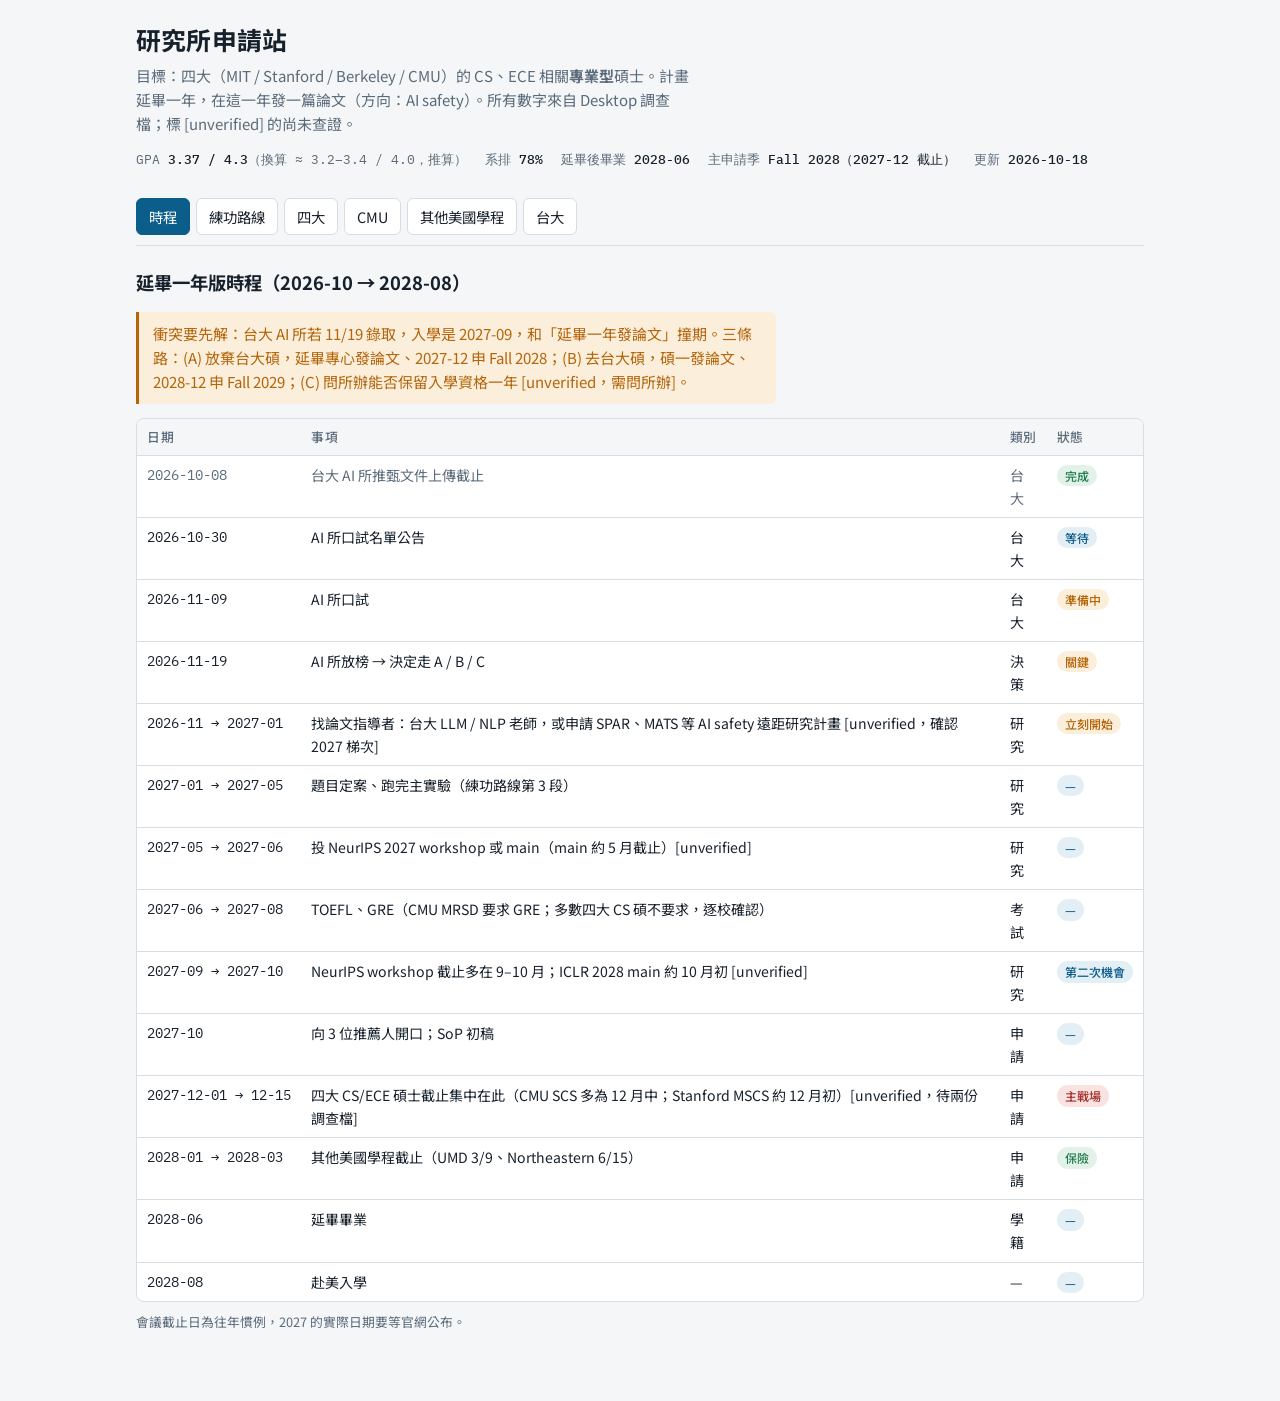
==== index.html @ bc367357 "研究所申請站：時程、練功路線、四大、CMU、其他美國學程、台大 Co-Authored-By: Claude Fable 5.1 <noreply@anthropic.com>" ====
<!doctype html>
<html lang="zh-Hant">
<head>
<meta charset="utf-8">
<meta name="viewport" content="width=device-width,initial-scale=1,viewport-fit=cover">
<title>研究所申請站</title>
<link rel="stylesheet" href="https://fonts.googleapis.com/css2?family=Noto+Sans+TC:wght@400;500;700&family=IBM+Plex+Mono:wght@400;500&display=swap">
<style>
/* Layout: sticky tab bar, one content column, data tables scroll inside their own box */
:root{
  --bg:#f4f6f8; --surface:#ffffff; --fg:#17212b; --muted:#5b6b7a; --line:#d6dde4;
  --accent:#0b5d8a; --accent-soft:#e3eef5;
  --ok:#1f7a4d; --warn:#b4650a; --bad:#a3302a; --ok-soft:#e2f2e9; --warn-soft:#fbeedb; --bad-soft:#f8e3e1;
  --body:"Noto Sans TC",system-ui,-apple-system,"PingFang TC",sans-serif;
  --mono:"IBM Plex Mono",ui-monospace,Menlo,monospace;
}
@media (prefers-color-scheme: dark){:root:not([data-theme="light"]){
  --bg:#0f161d; --surface:#172129; --fg:#e6edf3; --muted:#9bb0c1; --line:#2b3a47;
  --accent:#5fb3e6; --accent-soft:#1a2e3d;
  --ok:#6fd39a; --warn:#f0b35c; --bad:#f08a82; --ok-soft:#163626; --warn-soft:#3d2a12; --bad-soft:#3f1d1b; color-scheme:dark}}
:root[data-theme="dark"]{
  --bg:#0f161d; --surface:#172129; --fg:#e6edf3; --muted:#9bb0c1; --line:#2b3a47;
  --accent:#5fb3e6; --accent-soft:#1a2e3d;
  --ok:#6fd39a; --warn:#f0b35c; --bad:#f08a82; --ok-soft:#163626; --warn-soft:#3d2a12; --bad-soft:#3f1d1b; color-scheme:dark}
*{box-sizing:border-box}
body{margin:0;background:var(--bg);color:var(--fg);font-family:var(--body);font-size:15px;line-height:1.6}
.wrap{max-width:1040px;margin:0 auto;padding-block:20px 56px;padding-left:max(16px,env(safe-area-inset-left,0px));padding-right:max(16px,env(safe-area-inset-right,0px))}
header h1{font-size:1.55rem;margin:0 0 4px;letter-spacing:.01em;text-wrap:balance}
header p{margin:0;color:var(--muted);max-width:70ch}
.meta{display:flex;flex-wrap:wrap;gap:8px 18px;margin:14px 0 0;font-family:var(--mono);font-size:.8rem;color:var(--muted)}
.meta b{color:var(--fg);font-weight:500}
nav{position:sticky;top:env(safe-area-inset-top,0px);z-index:2;background:var(--bg);padding:14px 0 10px;margin-top:14px;border-bottom:1px solid var(--line);display:flex;gap:6px;flex-wrap:wrap}
nav button{font:inherit;font-size:.9rem;padding:6px 12px;border:1px solid var(--line);background:var(--surface);color:var(--fg);border-radius:6px;cursor:pointer}
nav button[aria-selected="true"]{background:var(--accent);border-color:var(--accent);color:#fff}
nav button:focus-visible{outline:2px solid var(--accent);outline-offset:2px}
section[role="tabpanel"]{padding-top:22px}
[hidden]{display:none!important}
h2{font-size:1.15rem;margin:0 0 12px}
h3{font-size:1rem;margin:22px 0 8px}
p{max-width:68ch}
.pill{display:inline-block;font-size:.75rem;font-weight:500;padding:1px 8px;border-radius:999px;white-space:nowrap}
.ok{background:var(--ok-soft);color:var(--ok)} .warn{background:var(--warn-soft);color:var(--warn)} .bad{background:var(--bad-soft);color:var(--bad)} .info{background:var(--accent-soft);color:var(--accent)}
.tbl{overflow-x:auto;border:1px solid var(--line);border-radius:8px;background:var(--surface)}
table{border-collapse:collapse;width:100%;min-width:640px;font-size:.88rem}
th,td{padding:8px 10px;border-bottom:1px solid var(--line);text-align:left;vertical-align:top}
th{font-weight:500;color:var(--muted);font-size:.8rem;letter-spacing:.04em;text-transform:uppercase;background:var(--bg)}
tr:last-child td{border-bottom:0}
td.d{font-family:var(--mono);font-variant-numeric:tabular-nums;white-space:nowrap}
.past td{color:var(--muted)}
.grid{display:grid;grid-template-columns:repeat(auto-fit,minmax(240px,1fr));gap:12px}
.card{background:var(--surface);border:1px solid var(--line);border-radius:8px;padding:14px 16px;min-width:0}
.card h3{margin:0 0 6px;font-size:.95rem}
.card .big{font-family:var(--mono);font-size:1.35rem;font-weight:500;line-height:1.25}
.card small{color:var(--muted);display:block;margin-top:4px}
ol,ul{padding-left:1.3em} li{margin:4px 0}
.note{border-left:3px solid var(--accent);background:var(--accent-soft);padding:10px 14px;border-radius:0 6px 6px 0;margin:14px 0;max-width:80ch}
.note.warn{border-color:var(--warn);background:var(--warn-soft)}
.src{font-size:.8rem;color:var(--muted);margin-top:10px}
a{color:var(--accent)}
</style>
</head>
<body>
<div class="wrap">
<header>
  <h1>研究所申請站</h1>
  <p>目標：四大（MIT / Stanford / Berkeley / CMU）的 CS、ECE 相關<b>專業型</b>碩士。計畫延畢一年，在這一年發一篇論文（方向：AI safety）。所有數字來自 Desktop 調查檔；標 [unverified] 的尚未查證。</p>
  <div class="meta">
    <span>GPA <b>3.37 / 4.3</b>（換算 ≈ 3.2–3.4 / 4.0，推算）</span>
    <span>系排 <b>78%</b></span>
    <span>延畢後畢業 <b>2028-06</b></span>
    <span>主申請季 <b>Fall 2028（2027-12 截止）</b></span>
    <span>更新 <b>2026-10-18</b></span>
  </div>
</header>

<nav role="tablist" aria-label="分頁">
  <button role="tab" data-tab="timeline" aria-selected="true">時程</button>
  <button role="tab" data-tab="roadmap">練功路線</button>
  <button role="tab" data-tab="big4">四大</button>
  <button role="tab" data-tab="cmu">CMU</button>
  <button role="tab" data-tab="us">其他美國學程</button>
  <button role="tab" data-tab="ntu">台大</button>
</nav>

<section role="tabpanel" id="timeline">
  <h2>延畢一年版時程（2026-10 → 2028-08）</h2>
  <div class="note warn">衝突要先解：台大 AI 所若 11/19 錄取，入學是 2027-09，和「延畢一年發論文」撞期。三條路：(A) 放棄台大碩，延畢專心發論文、2027-12 申 Fall 2028；(B) 去台大碩，碩一發論文、2028-12 申 Fall 2029；(C) 問所辦能否保留入學資格一年 [unverified，需問所辦]。</div>
  <div class="tbl"><table>
    <thead><tr><th>日期</th><th>事項</th><th>類別</th><th>狀態</th></tr></thead>
    <tbody>
      <tr class="past"><td class="d">2026-10-08</td><td>台大 AI 所推甄文件上傳截止</td><td>台大</td><td><span class="pill ok">完成</span></td></tr>
      <tr><td class="d">2026-10-30</td><td>AI 所口試名單公告</td><td>台大</td><td><span class="pill info">等待</span></td></tr>
      <tr><td class="d">2026-11-09</td><td>AI 所口試</td><td>台大</td><td><span class="pill warn">準備中</span></td></tr>
      <tr><td class="d">2026-11-19</td><td>AI 所放榜 → 決定走 A / B / C</td><td>決策</td><td><span class="pill warn">關鍵</span></td></tr>
      <tr><td class="d">2026-11 → 2027-01</td><td>找論文指導者：台大 LLM / NLP 老師，或申請 SPAR、MATS 等 AI safety 遠距研究計畫 [unverified，確認 2027 梯次]</td><td>研究</td><td><span class="pill warn">立刻開始</span></td></tr>
      <tr><td class="d">2027-01 → 2027-05</td><td>題目定案、跑完主實驗（練功路線第 3 段）</td><td>研究</td><td><span class="pill info">—</span></td></tr>
      <tr><td class="d">2027-05 → 2027-06</td><td>投 NeurIPS 2027 workshop 或 main（main 約 5 月截止）[unverified]</td><td>研究</td><td><span class="pill info">—</span></td></tr>
      <tr><td class="d">2027-06 → 2027-08</td><td>TOEFL、GRE（CMU MRSD 要求 GRE；多數四大 CS 碩不要求，逐校確認）</td><td>考試</td><td><span class="pill info">—</span></td></tr>
      <tr><td class="d">2027-09 → 2027-10</td><td>NeurIPS workshop 截止多在 9–10 月；ICLR 2028 main 約 10 月初 [unverified]</td><td>研究</td><td><span class="pill info">第二次機會</span></td></tr>
      <tr><td class="d">2027-10</td><td>向 3 位推薦人開口；SoP 初稿</td><td>申請</td><td><span class="pill info">—</span></td></tr>
      <tr><td class="d">2027-12-01 → 12-15</td><td>四大 CS/ECE 碩士截止集中在此（CMU SCS 多為 12 月中；Stanford MSCS 約 12 月初）[unverified，待兩份調查檔]</td><td>申請</td><td><span class="pill bad">主戰場</span></td></tr>
      <tr><td class="d">2028-01 → 2028-03</td><td>其他美國學程截止（UMD 3/9、Northeastern 6/15）</td><td>申請</td><td><span class="pill ok">保險</span></td></tr>
      <tr><td class="d">2028-06</td><td>延畢畢業</td><td>學籍</td><td><span class="pill info">—</span></td></tr>
      <tr><td class="d">2028-08</td><td>赴美入學</td><td>—</td><td><span class="pill info">—</span></td></tr>
    </tbody>
  </table></div>
  <p class="src">會議截止日為往年慣例，2027 的實際日期要等官網公布。</p>
</section>

<section role="tabpanel" id="roadmap">
  <h2>接下來一年該練什麼</h2>
  <p>專業型碩士看三件事：成績單、推薦信、你做過什麼。GPA 已經定型，所以這一年的全部籌碼是「一篇論文 ＋ 三封強推薦信」。下面依序，不要並行太多。</p>

  <h3>第 1 段（2026-11 → 2027-01）：補基礎，同時找指導者</h3>
  <div class="grid">
    <div class="card"><h3>數學</h3><div class="big">線代 · 機率 · 最佳化</div><small>目標：能看懂 ML 論文的證明段。可用台大本系課或 MIT OCW 18.06 / 6.036 補。</small></div>
    <div class="card"><h3>機器學習</h3><div class="big">一門完整的 ML + 一門 DL</div><small>台大李宏毅 ML 課程公開影片全部作業做完，是最便宜的路 [課程內容需自行確認當年版本]。</small></div>
    <div class="card"><h3>工程</h3><div class="big">PyTorch · Git · Linux · HF</div><small>能在一天內從 Hugging Face 拉模型、跑 eval、改 training loop。這是做 AI safety 實驗的最低門檻。</small></div>
    <div class="card"><h3>指導者</h3><div class="big">台大 LLM 老師 或 遠距計畫</div><small>台大做 LLM / NLP 的老師（例如李宏毅、陳縕儂）[研究方向需自行確認]；或申請 SPAR / MATS 這類有 mentor 的 AI safety 計畫 [unverified]。沒有指導者的論文很難過審。</small></div>
  </div>

  <h3>第 2 段（2027-01 → 2027-03）：選一個做得完的 AI safety 題目</h3>
  <p>大學部一年能做完、審稿人認可的方向，依「入門難度」排：</p>
  <ol>
    <li><b>Evaluations / red-teaming</b>：設計一個新 benchmark 或攻擊方法，量化某類模型失效。工程重、理論輕，最容易一年內產出。</li>
    <li><b>Mechanistic interpretability</b>：用 TransformerLens 一類工具找小模型裡的 circuit。社群開放、工具成熟、題目很多。</li>
    <li><b>Alignment training</b>：RLHF / DPO 的變體、reward hacking 分析。需要算力，先確認老師有 GPU。</li>
    <li><b>Robustness / jailbreak defense</b>：和 1 互補，但競爭最激烈。</li>
  </ol>
  <p>投稿目標：NeurIPS / ICLR / ICML 的 safety 相關 workshop 為主（通過率高、對申請有效），main track 當加分。SaTML 是 safety 專門會議。</p>

  <h3>第 3 段（2027-03 → 2027-10）：做實驗、寫、投</h3>
  <ul>
    <li>每週固定和指導者 meeting，留紀錄（之後推薦信素材）。</li>
    <li>程式碼開源在 GitHub，README 寫清楚；申請時可附連結。</li>
    <li>第一次投稿失敗很正常，9–10 月的 workshop 是第二次機會。</li>
  </ul>

  <h3>第 4 段（2027-06 → 2027-11）：考試與文件</h3>
  <ul>
    <li>TOEFL：四大 CS 碩多要求 100 左右 [unverified，逐校表見四大分頁]。</li>
    <li>GRE：只有部分學程要求（CMU MRSD 要）；要申就一次考完。</li>
    <li>推薦信三封：論文指導者 ＋ 一位給過你高分的授課老師 ＋ 專題或實習主管。</li>
    <li>SoP 主軸：「GPA 不漂亮，但這一年我獨立完成了一篇 AI safety 論文」。</li>
  </ul>
</section>

<section role="tabpanel" id="big4">
  <h2>四大：哪些是專業型、外校國際生能申</h2>
  <div class="note">調查進行中（2026-10-18）。Stanford / Berkeley / MIT 的專業型 CS、EE 碩士逐學程表將由「四大專業型碩士調查_Stanford_Berkeley_MIT_2026-10-18.md」填入；CMU 另有分頁。</div>
  <p>目前已知、尚未逐校查證 [unverified]：</p>
  <ul>
    <li><b>MIT</b>：EECS MEng 只收 MIT 大學部；外校人沒有獨立的 EECS 修課型碩士。</li>
    <li><b>Stanford</b>：MS CS、MS EE 是修課型，看 GPA 很重。</li>
    <li><b>Berkeley</b>：MEng EECS 一年制專業型；MS EECS 多為 PhD 軌。</li>
    <li><b>CMU</b>：專業型碩士最多，是四大裡最寬的門。</li>
  </ul>
</section>

<section role="tabpanel" id="cmu">
  <h2>CMU 專業型（非研究型）碩士</h2>
  <div class="note">調查進行中（2026-10-18）。完成後此頁更新為逐學程表：是否要論文、GRE、截止日、學費、錄取案例。來源檔：CMU專業型碩士調查_2026-10-18.md。</div>
  <p>目前已知（10-07 檔）：MRSD 是專業型但 3.22–3.30 錄取者都有 NeurIPS 一作或 2 年業界；MSR 是研究型，不列入。</p>
</section>

<section role="tabpanel" id="us">
  <h2>其他美國機器人 / AI 碩士（保險用）</h2>
  <p>分級針對「3.2–3.4/4.0、台灣國際生、無頂會論文」。有一篇論文後，Reach 可視為 Match。學費為 2026-27 學年、不含生活費；「推算」= 每學分價 × 學分數。</p>
  <div class="tbl"><table>
    <thead><tr><th>分級</th><th>學校 / 學程</th><th>最低 GPA</th><th>GRE</th><th>截止（每年）</th><th>學費</th><th>依據</th></tr></thead>
    <tbody>
      <tr><td><span class="pill ok">Safety</span></td><td>ASU · MS Robotics &amp; Autonomous Systems</td><td>last 60 hr ≥ 3.00</td><td>不要求</td><td class="d">12/31 priority</td><td>找不到</td><td>3.21–3.40 國際生全錄取</td></tr>
      <tr><td><span class="pill ok">Safety</span></td><td>WPI · MS Robotics Engineering</td><td>3.0</td><td>多數不要求</td><td class="d">Rolling</td><td>≈ $53,250 推算</td><td>門檻低＋rolling，無案例</td></tr>
      <tr><td><span class="pill ok">Match</span></td><td>Northeastern · MS Robotics（可 co-op）</td><td>沒寫</td><td>Optional</td><td class="d">6/15 境外</td><td>$61.5k–63.4k</td><td>3.22、3.28 國際生錄取</td></tr>
      <tr><td><span class="pill ok">Match</span></td><td>UMD · MEng Robotics（MAGE）</td><td>3.0</td><td>Recommended</td><td class="d">3/9</td><td>≈ $38,130 推算</td><td>3.29 國際生錄取；最便宜之一</td></tr>
      <tr><td><span class="pill ok">Match</span></td><td>Purdue · MS Robotics（Interdisciplinary）</td><td>3.2</td><td>Optional</td><td class="d">1/15 priority</td><td>找不到</td><td>3.28 國際生錄取</td></tr>
      <tr><td><span class="pill ok">Match</span></td><td>BU · MS Robotics &amp; Autonomous Systems</td><td>沒寫</td><td>不要求</td><td class="d">1/15 priority</td><td>≈ $73,024 推算</td><td>同院 ECE 3.26 國際生錄取</td></tr>
      <tr><td><span class="pill ok">Match</span></td><td>NYU Tandon · MS Mechatronics &amp; Robotics</td><td>沒寫</td><td>Optional</td><td class="d">12/1 priority</td><td>找不到</td><td>3.00、3.32 錄取（美國人）</td></tr>
      <tr><td><span class="pill warn">Match 偏 Reach</span></td><td>USC · MS ECE（ML &amp; Data Science）</td><td>無公式</td><td>不要求</td><td class="d">1/15</td><td>≈ $87,744 推算</td><td>3.28 錄取者有 2 篇論文</td></tr>
      <tr><td><span class="pill warn">Match</span></td><td>UMass Amherst · MS ECE</td><td>錄取者「generally above 3.25」</td><td>[unverified]</td><td class="d">1/15</td><td>≈ $19k/學期</td><td>在門檻邊上</td></tr>
      <tr><td><span class="pill bad">Reach</span></td><td>Penn · MSE Robotics（GRASP）</td><td>沒寫</td><td>強烈建議，均 Q168</td><td class="d">11/1 early · 2/1</td><td>找不到</td><td>錄取率 ≈ 37%</td></tr>
      <tr><td><span class="pill bad">Reach</span></td><td>Georgia Tech · MS Robotics</td><td>「generally 3.3」</td><td>看 home school</td><td class="d">2/1（ECE）</td><td>找不到</td><td>GT ECE 3.30 國際生被拒</td></tr>
      <tr><td><span class="pill bad">Reach</span></td><td>JHU · Robotics MSE</td><td>沒寫</td><td>不要求</td><td class="d">12/15 · 1/15 [unverified]</td><td>找不到</td><td>3.20 國際生錄取但 Q168</td></tr>
      <tr><td><span class="pill bad">Reach</span></td><td>UMich · MS Robotics</td><td>入學平均 3.81</td><td>Optional</td><td class="d">1/15</td><td>找不到</td><td>3.05 國際生被拒</td></tr>
      <tr><td><span class="pill bad">Reach</span></td><td>UCSD · MS ECE（ISRC）</td><td>3.0</td><td>不要求</td><td class="d">1/6</td><td>≈ $76,174 推算</td><td>impacted；3.28 國際生被拒</td></tr>
      <tr><td><span class="pill bad">排除</span></td><td>CU Boulder · MS Robotics</td><td>3.2</td><td>—</td><td class="d">—</td><td>—</td><td>本屆不收 F-1</td></tr>
      <tr><td><span class="pill bad">排除</span></td><td>UT Austin</td><td>—</td><td>—</td><td class="d">—</td><td>—</td><td>沒有機器人碩士</td></tr>
    </tbody>
  </table></div>
  <p class="src">完整 URL、26 筆案例、STEM OPT 狀態：美國機器人與AI硬體碩士調查_2026-10-07.md。</p>
</section>

<section role="tabpanel" id="ntu">
  <h2>台大 116 學年度</h2>
  <div class="grid">
    <div class="card"><h3>已申請</h3><div class="big">人工智慧研究所</div><small>推甄（一推），已繳費送件；電信丙已繳費但未送件</small></div>
    <div class="card"><h3>目標教授</h3><div class="big">李濬屹 · 柯宗瑋 · 孫紹華</div><small>就學計畫以 robot learning ＋ world model 為軸</small></div>
    <div class="card"><h3>備案</h3><div class="big">考試入學 免筆試書審組</div><small>簡章 ~11/10、報名 12/1–12/8（預定）</small></div>
  </div>
  <h3>已準備的文件</h3>
  <ul>
    <li>就學計畫（LaTeX）：robot learning 與 world model 研究方向</li>
    <li>五項專業成就（LaTeX）：含高中物理學科能力競賽全國賽一等獎</li>
    <li>證件照</li>
  </ul>
  <h3>口試準備重點（11/9）</h3>
  <ol>
    <li>兩分鐘自我介紹：為什麼是 robot learning，為什麼是這三位老師</li>
    <li>就學計畫裡每一個名詞都要能被追問（world model、sim-to-real、policy learning）</li>
    <li>GPA 偏低的回答：直接承認，接「大三下之後的專題／修課表現」當證據</li>
  </ol>
  <p class="src">相關檔案：台大目標所教授名單_2026-10-06.md、台大AI硬體與控制實驗室_2026-10-07.md、台大電機甲自動控制_錄取案例_2026-10-07.md。</p>
</section>
</div>

<script>
(function(){
  var tabs=document.querySelectorAll('nav [role=tab]'),panels=document.querySelectorAll('[role=tabpanel]');
  function show(id){
    var found=false;
    panels.forEach(function(p){if(p.id===id)found=true});
    if(!found)id='timeline';
    panels.forEach(function(p){p.hidden=p.id!==id});
    tabs.forEach(function(t){t.setAttribute('aria-selected',String(t.dataset.tab===id))});
    try{localStorage.setItem('tab',id)}catch(e){}
  }
  tabs.forEach(function(t){t.addEventListener('click',function(){show(t.dataset.tab);try{history.replaceState(null,'','#'+t.dataset.tab)}catch(e){}})});
  var h=(location.hash||'').slice(1),saved=null;try{saved=localStorage.getItem('tab')}catch(e){}
  show(h||saved||'timeline');
})();
</script>
</body>
</html>
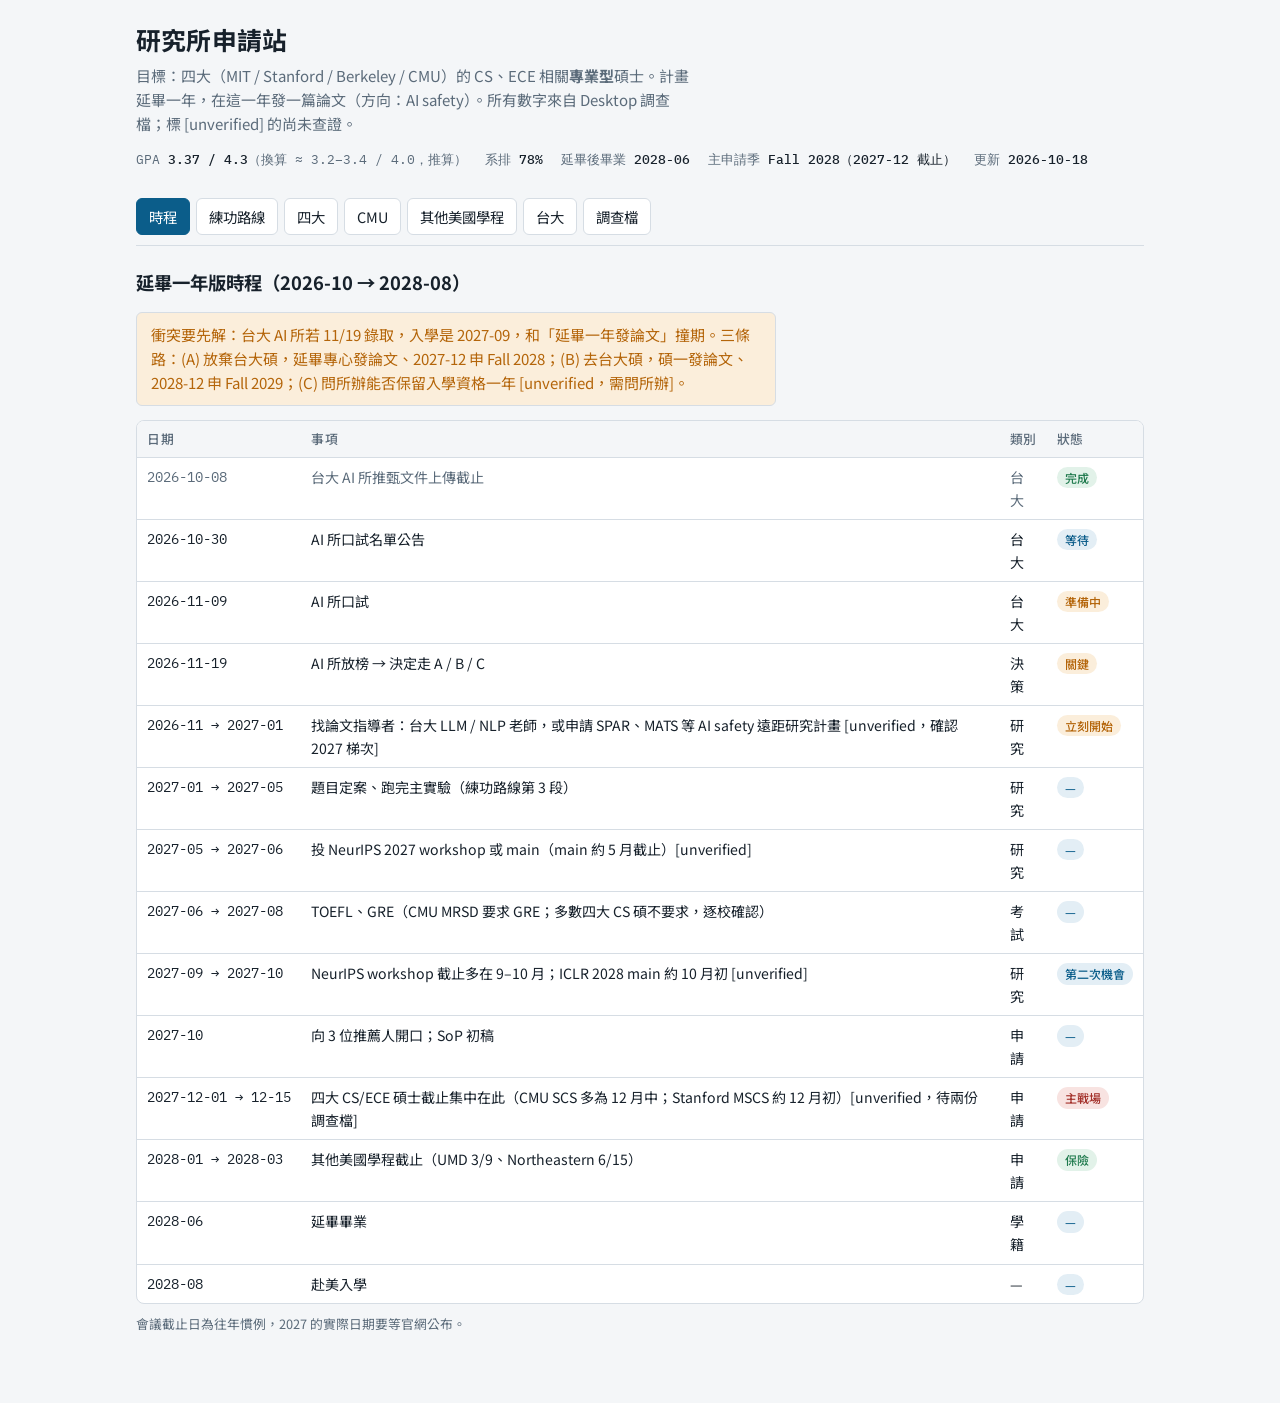
==== commit e32115fe: "加入六份調查檔網頁版與調查檔分頁 Co-Authored-By: Claude Fable 5.1 <noreply@anthropic.com>" ====
--- a/index.html
+++ b/index.html
@@ -53,8 +53,8 @@
 .card .big{font-family:var(--mono);font-size:1.35rem;font-weight:500;line-height:1.25}
 .card small{color:var(--muted);display:block;margin-top:4px}
 ol,ul{padding-left:1.3em} li{margin:4px 0}
-.note{border-left:3px solid var(--accent);background:var(--accent-soft);padding:10px 14px;border-radius:0 6px 6px 0;margin:14px 0;max-width:80ch}
-.note.warn{border-color:var(--warn);background:var(--warn-soft)}
+.note{border:1px solid var(--line);background:var(--accent-soft);padding:10px 14px;border-radius:6px;margin:14px 0;max-width:80ch}
+.note.warn{background:var(--warn-soft)}
 .src{font-size:.8rem;color:var(--muted);margin-top:10px}
 a{color:var(--accent)}
 </style>
@@ -80,6 +80,7 @@
   <button role="tab" data-tab="cmu">CMU</button>
   <button role="tab" data-tab="us">其他美國學程</button>
   <button role="tab" data-tab="ntu">台大</button>
+  <button role="tab" data-tab="research">調查檔</button>
 </nav>
 
 <section role="tabpanel" id="timeline">
@@ -209,7 +210,24 @@
     <li>就學計畫裡每一個名詞都要能被追問（world model、sim-to-real、policy learning）</li>
     <li>GPA 偏低的回答：直接承認，接「大三下之後的專題／修課表現」當證據</li>
   </ol>
-  <p class="src">相關檔案：台大目標所教授名單_2026-10-06.md、台大AI硬體與控制實驗室_2026-10-07.md、台大電機甲自動控制_錄取案例_2026-10-07.md。</p>
+  <p class="src">相關檔案：台大目標所教授名單_2026-10-06.md、台大AI硬體與控制實驗室_2026-10-07.md、台大電機甲自動控制_錄取案例_2026-10-07.md（這三份已不在 Desktop 上）。</p>
+</section>
+
+<section role="tabpanel" id="research">
+  <h2>完整調查檔</h2>
+  <p>原本的 Markdown 檔已全文轉成網頁，每個表格、每個 URL、每個 [unverified] 標記都保留。</p>
+  <div class="tbl"><table>
+    <thead><tr><th>日期</th><th>調查</th><th>一句話結論</th></tr></thead>
+    <tbody>
+      <tr><td class="d">2026-10-07</td><td><a href="pages/us-robotics-ms.html">美國機器人／自主系統／AI 硬體碩士調查</a></td><td>頂尖 robotics 碩士（CMU MRSD、Michigan、Northwestern、GT）是 reach 而且偏難；Northeastern、UMD、Purdue、ASU 有實際錄取紀錄。</td></tr>
+      <tr><td class="d">2026-10-07</td><td><a href="pages/uw-cse-robotics.html">UW Allen School Robotics：VLM／基礎模型 vs 控制理論</a></td><td>Allen School 的 robotics 以 robot learning／基礎模型為主，控制理論幾乎沒有。</td></tr>
+      <tr><td class="d">2026-10-07</td><td><a href="pages/control-careers-abroad.html">國外讀控制碩士：出路與待遇（美／新／德）</a></td><td>「自駕規控核心演算法必須 PhD」沒有證據支持；Zoox 規劃職缺要 Master。</td></tr>
+      <tr><td class="d">2026-10-07</td><td><a href="pages/ntu-control-reputation.html">台大自控評價為什麼低：社群觀點</a></td><td>進去難、出來多半做韌體，「投入跟報酬不成比例」才是被嫌的主因。</td></tr>
+      <tr><td class="d">2026-10-07</td><td><a href="pages/ai-for-hardware-startups.html">AI for 韌體與硬體：新創題目地圖</a></td><td>控制工程師職缺最明確的是 AI 控制機器一類；韌體＋HIL 是 EE 可切入的新興邊緣，但公司極小。</td></tr>
+      <tr><td class="d">2026-10-07</td><td><a href="pages/ai-for-firmware-industry.html">AI for 韌體：業界現況</a></td><td>瓶頸不在「寫出 C 程式」，而在「對特定晶片的正確性驗證」。</td></tr>
+    </tbody>
+  </table></div>
+  <p class="src">2026-10-18 的 CMU 與 Stanford／Berkeley／MIT 專業型碩士調查完成後會加到這裡。</p>
 </section>
 </div>
 
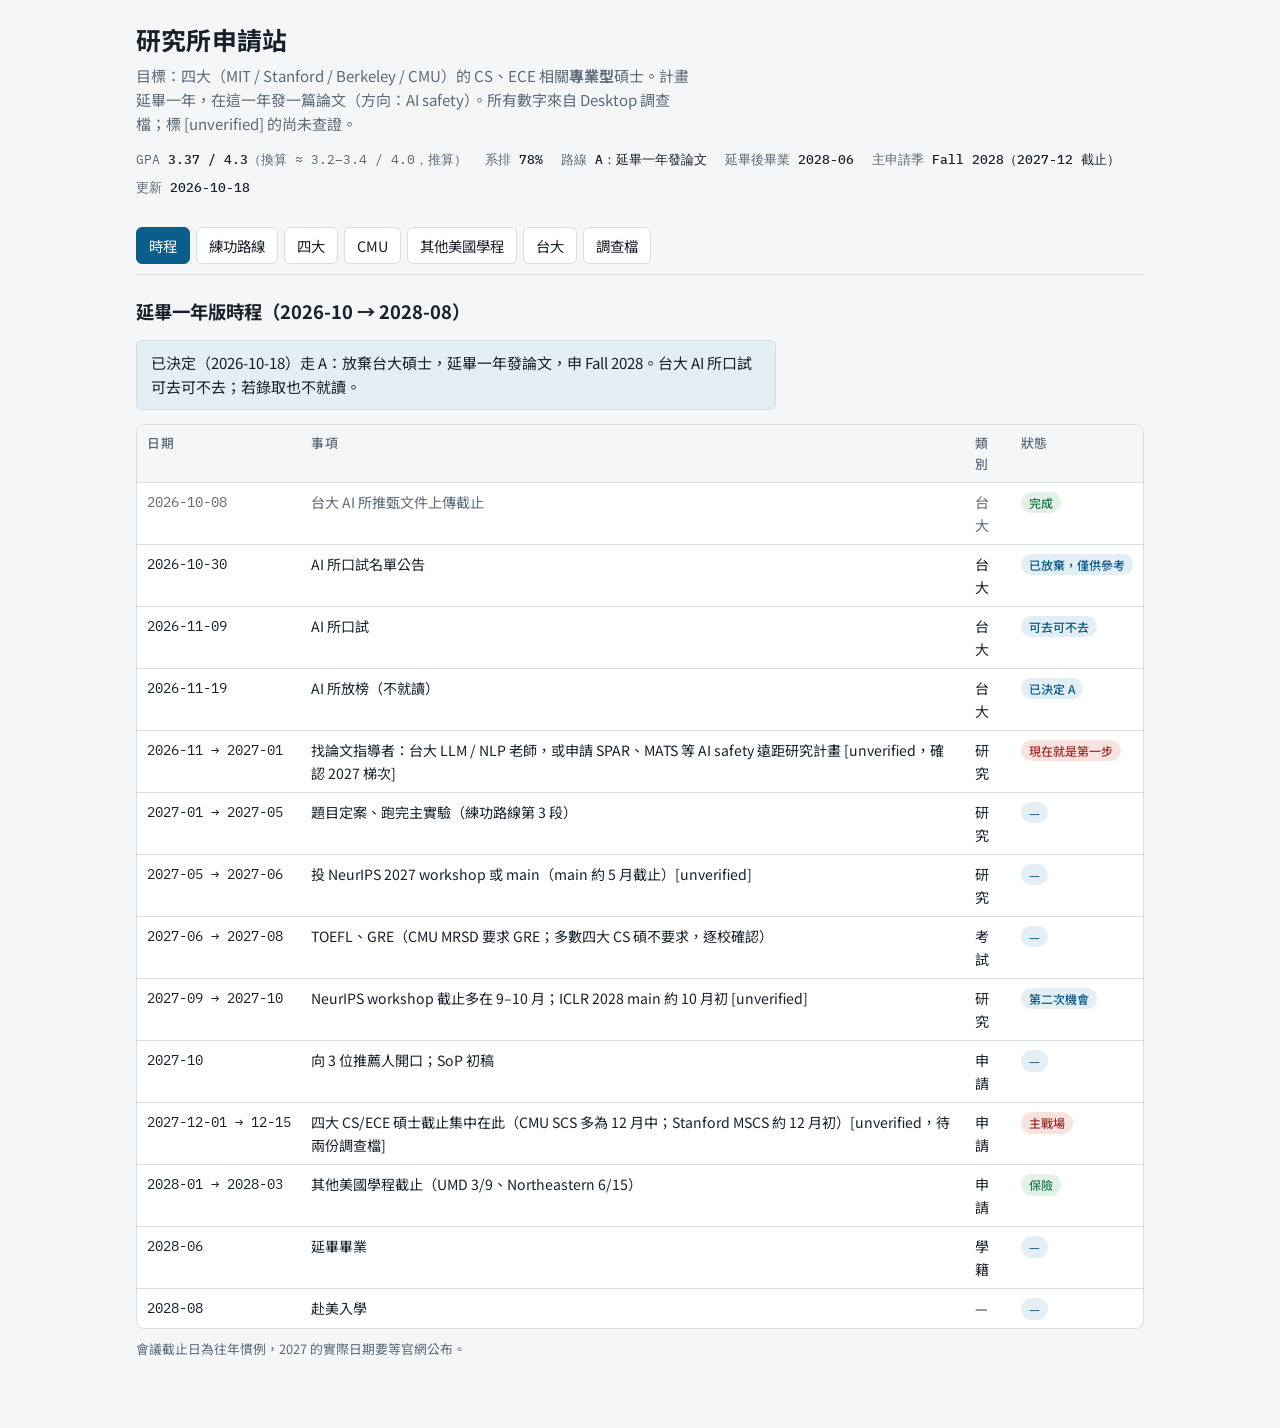
==== commit 3dd5b381: "決定走 A：放棄台大碩，延畢一年發論文，申 Fall 2028 Co-Authored-By: Claude Fable 5.1 <noreply@anthropic.com>" ====
--- a/index.html
+++ b/index.html
@@ -67,6 +67,7 @@
   <div class="meta">
     <span>GPA <b>3.37 / 4.3</b>（換算 ≈ 3.2–3.4 / 4.0，推算）</span>
     <span>系排 <b>78%</b></span>
+    <span>路線 <b>A：延畢一年發論文</b></span>
     <span>延畢後畢業 <b>2028-06</b></span>
     <span>主申請季 <b>Fall 2028（2027-12 截止）</b></span>
     <span>更新 <b>2026-10-18</b></span>
@@ -85,15 +86,15 @@
 
 <section role="tabpanel" id="timeline">
   <h2>延畢一年版時程（2026-10 → 2028-08）</h2>
-  <div class="note warn">衝突要先解：台大 AI 所若 11/19 錄取，入學是 2027-09，和「延畢一年發論文」撞期。三條路：(A) 放棄台大碩，延畢專心發論文、2027-12 申 Fall 2028；(B) 去台大碩，碩一發論文、2028-12 申 Fall 2029；(C) 問所辦能否保留入學資格一年 [unverified，需問所辦]。</div>
+  <div class="note">已決定（2026-10-18）走 A：放棄台大碩士，延畢一年發論文，申 Fall 2028。台大 AI 所口試可去可不去；若錄取也不就讀。</div>
   <div class="tbl"><table>
     <thead><tr><th>日期</th><th>事項</th><th>類別</th><th>狀態</th></tr></thead>
     <tbody>
       <tr class="past"><td class="d">2026-10-08</td><td>台大 AI 所推甄文件上傳截止</td><td>台大</td><td><span class="pill ok">完成</span></td></tr>
-      <tr><td class="d">2026-10-30</td><td>AI 所口試名單公告</td><td>台大</td><td><span class="pill info">等待</span></td></tr>
-      <tr><td class="d">2026-11-09</td><td>AI 所口試</td><td>台大</td><td><span class="pill warn">準備中</span></td></tr>
-      <tr><td class="d">2026-11-19</td><td>AI 所放榜 → 決定走 A / B / C</td><td>決策</td><td><span class="pill warn">關鍵</span></td></tr>
-      <tr><td class="d">2026-11 → 2027-01</td><td>找論文指導者：台大 LLM / NLP 老師，或申請 SPAR、MATS 等 AI safety 遠距研究計畫 [unverified，確認 2027 梯次]</td><td>研究</td><td><span class="pill warn">立刻開始</span></td></tr>
+      <tr><td class="d">2026-10-30</td><td>AI 所口試名單公告</td><td>台大</td><td><span class="pill info">已放棄，僅供參考</span></td></tr>
+      <tr><td class="d">2026-11-09</td><td>AI 所口試</td><td>台大</td><td><span class="pill info">可去可不去</span></td></tr>
+      <tr><td class="d">2026-11-19</td><td>AI 所放榜（不就讀）</td><td>台大</td><td><span class="pill info">已決定 A</span></td></tr>
+      <tr><td class="d">2026-11 → 2027-01</td><td>找論文指導者：台大 LLM / NLP 老師，或申請 SPAR、MATS 等 AI safety 遠距研究計畫 [unverified，確認 2027 梯次]</td><td>研究</td><td><span class="pill bad">現在就是第一步</span></td></tr>
       <tr><td class="d">2027-01 → 2027-05</td><td>題目定案、跑完主實驗（練功路線第 3 段）</td><td>研究</td><td><span class="pill info">—</span></td></tr>
       <tr><td class="d">2027-05 → 2027-06</td><td>投 NeurIPS 2027 workshop 或 main（main 約 5 月截止）[unverified]</td><td>研究</td><td><span class="pill info">—</span></td></tr>
       <tr><td class="d">2027-06 → 2027-08</td><td>TOEFL、GRE（CMU MRSD 要求 GRE；多數四大 CS 碩不要求，逐校確認）</td><td>考試</td><td><span class="pill info">—</span></td></tr>
@@ -148,20 +149,77 @@
 
 <section role="tabpanel" id="big4">
   <h2>四大：哪些是專業型、外校國際生能申</h2>
-  <div class="note">調查進行中（2026-10-18）。Stanford / Berkeley / MIT 的專業型 CS、EE 碩士逐學程表將由「四大專業型碩士調查_Stanford_Berkeley_MIT_2026-10-18.md」填入；CMU 另有分頁。</div>
-  <p>目前已知、尚未逐校查證 [unverified]：</p>
-  <ul>
-    <li><b>MIT</b>：EECS MEng 只收 MIT 大學部；外校人沒有獨立的 EECS 修課型碩士。</li>
-    <li><b>Stanford</b>：MS CS、MS EE 是修課型，看 GPA 很重。</li>
-    <li><b>Berkeley</b>：MEng EECS 一年制專業型；MS EECS 多為 PhD 軌。</li>
-    <li><b>CMU</b>：專業型碩士最多，是四大裡最寬的門。</li>
+  <p>官網逐頁查證（2026-10-18）。截止日為 Fall 2027；Fall 2028 尚未公布，往年同期。完整原文與 GradCafe／PTT 案例見 <a href="pages/big4-stanford-berkeley-mit.html">Stanford／Berkeley／MIT 完整調查</a>與 <a href="pages/cmu-programs.html">CMU 完整調查</a>。</p>
+  <div class="grid">
+    <div class="card"><h3>CMU</h3><div class="big">門最寬</div><small>13 個專業型學程。主力 MS ECE（GRE 選填、無 GPA cut-off）。見 CMU 分頁。</small></div>
+    <div class="card"><h3>Berkeley</h3><div class="big">只有 MEng EECS</div><small>一年制、capstone、GPA 下限 3.0、錄取平均 3.7、錄取率 12%、不收 GRE。截止 2027-01-06。紙面上唯一「搆得到」的非 CMU 選項。</small></div>
+    <div class="card"><h3>Stanford</h3><div class="big">MS CS · MS EE</div><small>皆專業型、不收 GRE。CS FAQ：「Typically, GPAs are at least 3.7」。GradCafe 3.10–3.55 四筆全拒；台大電機 3.88、4.01/4.3 有論文仍被 MSEE 拒。</small></div>
+    <div class="card"><h3>MIT</h3><div class="big">EECS 不開放</div><small>官方：「there is no terminal masters degree」；MEng 只給 MIT 大學部。唯一修課型是 Sloan MBAn（商業分析，$96,884），不算 CS/EE。</small></div>
+  </div>
+  <div class="tbl" style="margin-top:14px"><table>
+    <thead><tr><th>學校</th><th>學程</th><th>類型</th><th>GRE</th><th>GPA</th><th>截止（Fall 2027）</th><th>學費 2026-27</th><th>錄取率</th><th>評估</th></tr></thead>
+    <tbody>
+      <tr><td>Stanford</td><td>MS Computer Science（含 AI specialization）</td><td>專業型</td><td>不收</td><td>「typically at least 3.7」</td><td class="d">2026-12-08</td><td>$23,239/季（11–18 units）</td><td>未公布</td><td><span class="pill bad">極難</span></td></tr>
+      <tr><td>Stanford</td><td>MS Electrical Engineering</td><td>專業型，無論文</td><td>不收</td><td>無下限；「top of their class」</td><td class="d">2026-12-01</td><td>同上</td><td>不公布</td><td><span class="pill bad">極難</span></td></tr>
+      <tr><td>Stanford</td><td>MS ICME（含 Data Science）</td><td>推定專業型 [unverified]</td><td>不要求</td><td>未載</td><td class="d">2027-01-29</td><td>同上</td><td>未公布</td><td><span class="pill bad">難</span></td></tr>
+      <tr><td>Stanford</td><td>MS Management Science &amp; Eng</td><td>推定專業型 [unverified]</td><td><b>必考</b></td><td>錄取平均 3.89</td><td class="d">2026-12-01</td><td>同上</td><td>7.75%（2025）</td><td><span class="pill bad">極難</span></td></tr>
+      <tr><td>Berkeley</td><td><b>MEng EECS</b></td><td>專業型，capstone</td><td>不收</td><td>下限 3.0，平均 3.7</td><td class="d">2027-01-06</td><td>≈ $74,005/年</td><td>12%</td><td><span class="pill warn">Hard reach</span></td></tr>
+      <tr><td>Berkeley</td><td>MS EECS / CS MS</td><td>研究型，要 thesis/report</td><td>不收</td><td>未載</td><td class="d">2026-12-01</td><td>—</td><td>未公布</td><td><span class="pill bad">排除（PhD 軌）</span></td></tr>
+      <tr><td>Berkeley</td><td>MIMS（School of Information）</td><td>專業型，Final Project</td><td>選考</td><td>平均 3.57</td><td class="d">2027-01-06</td><td>$23,715/學期</td><td>未公布</td><td><span class="pill info">偏資訊管理，平均 5 年工作經驗</span></td></tr>
+      <tr><td>Berkeley</td><td>Master of Analytics（IEOR）</td><td>專業型</td><td><b>必考</b></td><td>無下限</td><td class="d">2027-01-06</td><td>≈ $92,506 總計</td><td>未公布</td><td><span class="pill info">偏分析</span></td></tr>
+      <tr><td>Berkeley</td><td>MIDS / MICS（線上）</td><td>專業型線上</td><td>不要求</td><td>≈ 3.0</td><td class="d">[unverified]</td><td>≈ $78k–82k</td><td>未公布</td><td><span class="pill info">線上，無 F-1</span></td></tr>
+      <tr><td>MIT</td><td>EECS SM / MEng</td><td>—</td><td>不用</td><td>—</td><td class="d">2026-12-01（只收 PhD）</td><td>—</td><td>—</td><td><span class="pill bad">外校不開放</span></td></tr>
+      <tr><td>MIT</td><td>Master of Business Analytics</td><td>專業型，capstone</td><td>選考</td><td>無下限</td><td class="d">2027-01-05</td><td>$96,884</td><td>未公布</td><td><span class="pill info">商業分析，不算 CS/EE</span></td></tr>
+      <tr><td>MIT</td><td>SDM / Supply Chain</td><td>SDM 要 thesis；SCM 10 個月</td><td>建議 / 可替代</td><td>未載</td><td class="d">2026-12-11 / 2026-10-30</td><td>—</td><td>—</td><td><span class="pill bad">要 3–5 年工作經驗</span></td></tr>
+    </tbody>
+  </table></div>
+  <h3>對你的意思</h3>
+  <ul>
+    <li>四大裡真正開著門的只有 <b>CMU（多個學程）</b>和 <b>Berkeley MEng EECS（一個）</b>。Stanford 兩個學程都用 3.7 當典型線，一篇論文補不到這個差距（調查者的判斷，非官方數字）。</li>
+    <li>MIT 不存在外校可申的 CS/EE 修課型碩士。要「進 MIT」只有 PhD 一條路，和「不讀研究型」衝突。</li>
+    <li>可行的申請組合（Fall 2028）：CMU MS ECE ＋ CMU AIE-ECE ＋ CMU MRSD（考 GRE）＋ Berkeley MEng EECS ＋ 2–3 間 Match 保險校。</li>
   </ul>
 </section>
 
 <section role="tabpanel" id="cmu">
   <h2>CMU 專業型（非研究型）碩士</h2>
-  <div class="note">調查進行中（2026-10-18）。完成後此頁更新為逐學程表：是否要論文、GRE、截止日、學費、錄取案例。來源檔：CMU專業型碩士調查_2026-10-18.md。</div>
-  <p>目前已知（10-07 檔）：MRSD 是專業型但 3.22–3.30 錄取者都有 NeurIPS 一作或 2 年業界；MSR 是研究型，不列入。</p>
+  <p>13 個專業型學程，全部由官網逐頁查證（2026-10-18）。錄取率來自 SCS 官方 Comparison Data（2024），只有 SCS 學程有；學費為 2026-27 學年。SCS 全部截止 <b>2026-12-09 3pm EST</b>（早鳥 11-18）。完整原文、13 筆細節與 10 筆錄取案例見 <a href="pages/cmu-programs.html">完整調查</a>。</p>
+  <div class="grid">
+    <div class="card"><h3>最務實</h3><div class="big">MS in ECE（Pittsburgh）</div><small>官方：「self-funded, course-only」。Fall 2027 GRE 選填、GPA 無 cut-off、電機背景最對口。截止：12/15 early review、1/15 最終（官方 deadlines 頁，已複查）。</small></div>
+    <div class="card"><h3>第二</h3><div class="big">MRSD 機器人系統開發</div><small>錄取率 34.6%。GRE 必考、偏好 1–3 年業界經驗。Capstone 兩學期。$67,000/年。</small></div>
+    <div class="card"><h3>第三</h3><div class="big">MSE 軟體工程</div><small>錄取率 58.9%、QPA &gt; 2.5、GRE 選填。內容是軟體工程方法，不是 AI。$27,000/學期。</small></div>
+    <div class="card"><h3>第四</h3><div class="big">MSCV 電腦視覺</div><small>錄取率 24.9%。FAQ：「not a research-based program」。GRE 必考、要課外 CV 實作。</small></div>
+  </div>
+  <div class="tbl" style="margin-top:14px"><table>
+    <thead><tr><th>學程</th><th>單位</th><th>長度</th><th>GRE（Fall 2027）</th><th>GPA</th><th>錄取率</th><th>學費</th><th>評估</th></tr></thead>
+    <tbody>
+      <tr><td>MS in ECE</td><td>CoE / ECE</td><td>3 學期（AD 4）</td><td>選填</td><td>無 cut-off</td><td>無官方數字</td><td>$61,510/年</td><td><span class="pill ok">主力；12/15 early、1/15 最終</span></td></tr>
+      <tr><td>MS AIE-ECE（AI Engineering）</td><td>CoE / ECE</td><td>3 學期</td><td>選填</td><td>無 cut-off</td><td>無</td><td>$61,510/年</td><td><span class="pill ok">主力，不開放 Spring</span></td></tr>
+      <tr><td>MS Software Engineering（ECE, SV）</td><td>CoE / ECE</td><td>3 學期</td><td>選填</td><td>無 cut-off</td><td>無</td><td>$61,510/年</td><td><span class="pill ok">可申</span></td></tr>
+      <tr><td>MRSD</td><td>SCS / RI</td><td>21 個月</td><td><b>必考</b></td><td>未列</td><td>34.6%</td><td>$67,000/年</td><td><span class="pill warn">要 GRE＋實作</span></td></tr>
+      <tr><td>MSCV</td><td>SCS / RI</td><td>16 個月</td><td><b>必考</b></td><td>未列</td><td>24.9%</td><td>$67,000/年</td><td><span class="pill warn">要 GRE＋CV 作品</span></td></tr>
+      <tr><td>MSE（Software Eng, S3D）</td><td>SCS / S3D</td><td>16–20 個月</td><td>選填</td><td>QPA &gt; 2.5</td><td>58.9%</td><td>$27,000/學期</td><td><span class="pill ok">最好進，但非 AI</span></td></tr>
+      <tr><td>MCDS</td><td>SCS / LTI</td><td>16–20 個月</td><td>要交</td><td>≥ 3.0</td><td>12.7%</td><td>$62,200/年</td><td><span class="pill bad">夢幻</span></td></tr>
+      <tr><td>MIIS</td><td>SCS / LTI</td><td>16–21 個月</td><td><b>必考</b></td><td>未列</td><td>16.6%</td><td>$62,200/年</td><td><span class="pill bad">3.18、3.43 案例皆拒</span></td></tr>
+      <tr><td>MSAII</td><td>SCS / LTI</td><td>4 學期＋暑期</td><td><b>必考</b></td><td>≥ 3.0</td><td>7.7%</td><td>$62,200/年</td><td><span class="pill bad">夢幻</span></td></tr>
+      <tr><td>MSML</td><td>SCS / MLD</td><td>16 個月</td><td>Fall 2027 未更新 [unverified]</td><td>2025 錄取者平均 3.9</td><td>未列</td><td>$62,200/年</td><td><span class="pill bad">夢幻</span></td></tr>
+      <tr><td>MSCS</td><td>SCS / CSD</td><td>3–4 學期</td><td>強烈建議</td><td>未列</td><td>5.2%</td><td>$62,200/年</td><td><span class="pill bad">夢幻</span></td></tr>
+      <tr><td>MISM</td><td>Heinz</td><td>16 個月</td><td>GRE/GMAT 必交（可豁免）</td><td>3 年平均 3.66</td><td>無</td><td>找不到</td><td><span class="pill info">偏資訊管理</span></td></tr>
+      <tr><td>MS MechE Advanced Study / AIE-MechE</td><td>CoE / MechE</td><td>3 學期</td><td>未查到</td><td>未查到</td><td>無</td><td>$61,510/年</td><td><span class="pill info">截止 12/15 優先、1/5 最終</span></td></tr>
+      <tr><td>MSR</td><td>SCS / RI</td><td>24 個月</td><td>選填</td><td>—</td><td>—</td><td>—</td><td><span class="pill bad">研究型，排除</span></td></tr>
+    </tbody>
+  </table></div>
+  <h3>已停辦或不符</h3>
+  <ul>
+    <li>ECE「Applied」系列：Fall 2023 起停辦。MS ECE Silicon Valley 不再直接招生，須從 Pittsburgh 開始。</li>
+    <li>MSE-SS / MSE-ES 已併入 MSE 成為 concentration。Heinz MSIT 只有線上兼讀。MLT 是研究型。</li>
+  </ul>
+  <h3>對你的意思</h3>
+  <ul>
+    <li>不考 GRE 的話，CMU 只剩 ECE 三個學程、MSE、MSCS（建議）可申；MRSD、MSCV、MIIS、MSAII 都關上。延畢這一年把 GRE 考掉。</li>
+    <li>10 筆錄取案例裡 GPA 3.2–3.4 錄取的都在 MS ECE、MRSD、ECE-SV SE，而且每個人都有專案、研究或工作經驗補 GPA。你的 AI safety 論文就是這個「補」。</li>
+    <li>MCDS、MSAII 的「GPA ≥ 3.0」怎麼套到 4.3 制不明，寄信問學程。</li>
+  </ul>
 </section>
 
 <section role="tabpanel" id="us">
@@ -192,7 +250,7 @@
 </section>
 
 <section role="tabpanel" id="ntu">
-  <h2>台大 116 學年度</h2>
+  <h2>台大 116 學年度（已決定不就讀，留作紀錄）</h2>
   <div class="grid">
     <div class="card"><h3>已申請</h3><div class="big">人工智慧研究所</div><small>推甄（一推），已繳費送件；電信丙已繳費但未送件</small></div>
     <div class="card"><h3>目標教授</h3><div class="big">李濬屹 · 柯宗瑋 · 孫紹華</div><small>就學計畫以 robot learning ＋ world model 為軸</small></div>
@@ -225,9 +283,11 @@
       <tr><td class="d">2026-10-07</td><td><a href="pages/ntu-control-reputation.html">台大自控評價為什麼低：社群觀點</a></td><td>進去難、出來多半做韌體，「投入跟報酬不成比例」才是被嫌的主因。</td></tr>
       <tr><td class="d">2026-10-07</td><td><a href="pages/ai-for-hardware-startups.html">AI for 韌體與硬體：新創題目地圖</a></td><td>控制工程師職缺最明確的是 AI 控制機器一類；韌體＋HIL 是 EE 可切入的新興邊緣，但公司極小。</td></tr>
       <tr><td class="d">2026-10-07</td><td><a href="pages/ai-for-firmware-industry.html">AI for 韌體：業界現況</a></td><td>瓶頸不在「寫出 C 程式」，而在「對特定晶片的正確性驗證」。</td></tr>
-    </tbody>
-  </table></div>
-  <p class="src">2026-10-18 的 CMU 與 Stanford／Berkeley／MIT 專業型碩士調查完成後會加到這裡。</p>
+      <tr><td class="d">2026-10-18</td><td><a href="pages/cmu-programs.html">CMU 專業型碩士調查：AI／機器人／CV／軟體／ECE</a></td><td>最務實的門是 MS in ECE（Pittsburgh）；MRSD、MSCV 要 GRE；MSCS、MSAII、MCDS、MSML 是夢幻。</td></tr>
+      <tr><td class="d">2026-10-18</td><td><a href="pages/big4-stanford-berkeley-mit.html">四大專業型碩士調查：Stanford／Berkeley／MIT</a></td><td>MIT 沒有外校可申的 EECS 修課型碩士；Berkeley 只有 MEng EECS；Stanford MSCS/MSEE 典型 GPA 3.7 以上。</td></tr>
+    </tbody>
+  </table></div>
+  <p class="src">CMU 報告的 8 項關鍵數字（截止日、GRE 政策、錄取率、學費）已由第二個代理人獨立對照官網確認；唯一修正是 ECE 截止日：12/15 是 early review，1/15 才是最終。</p>
 </section>
 </div>
 
